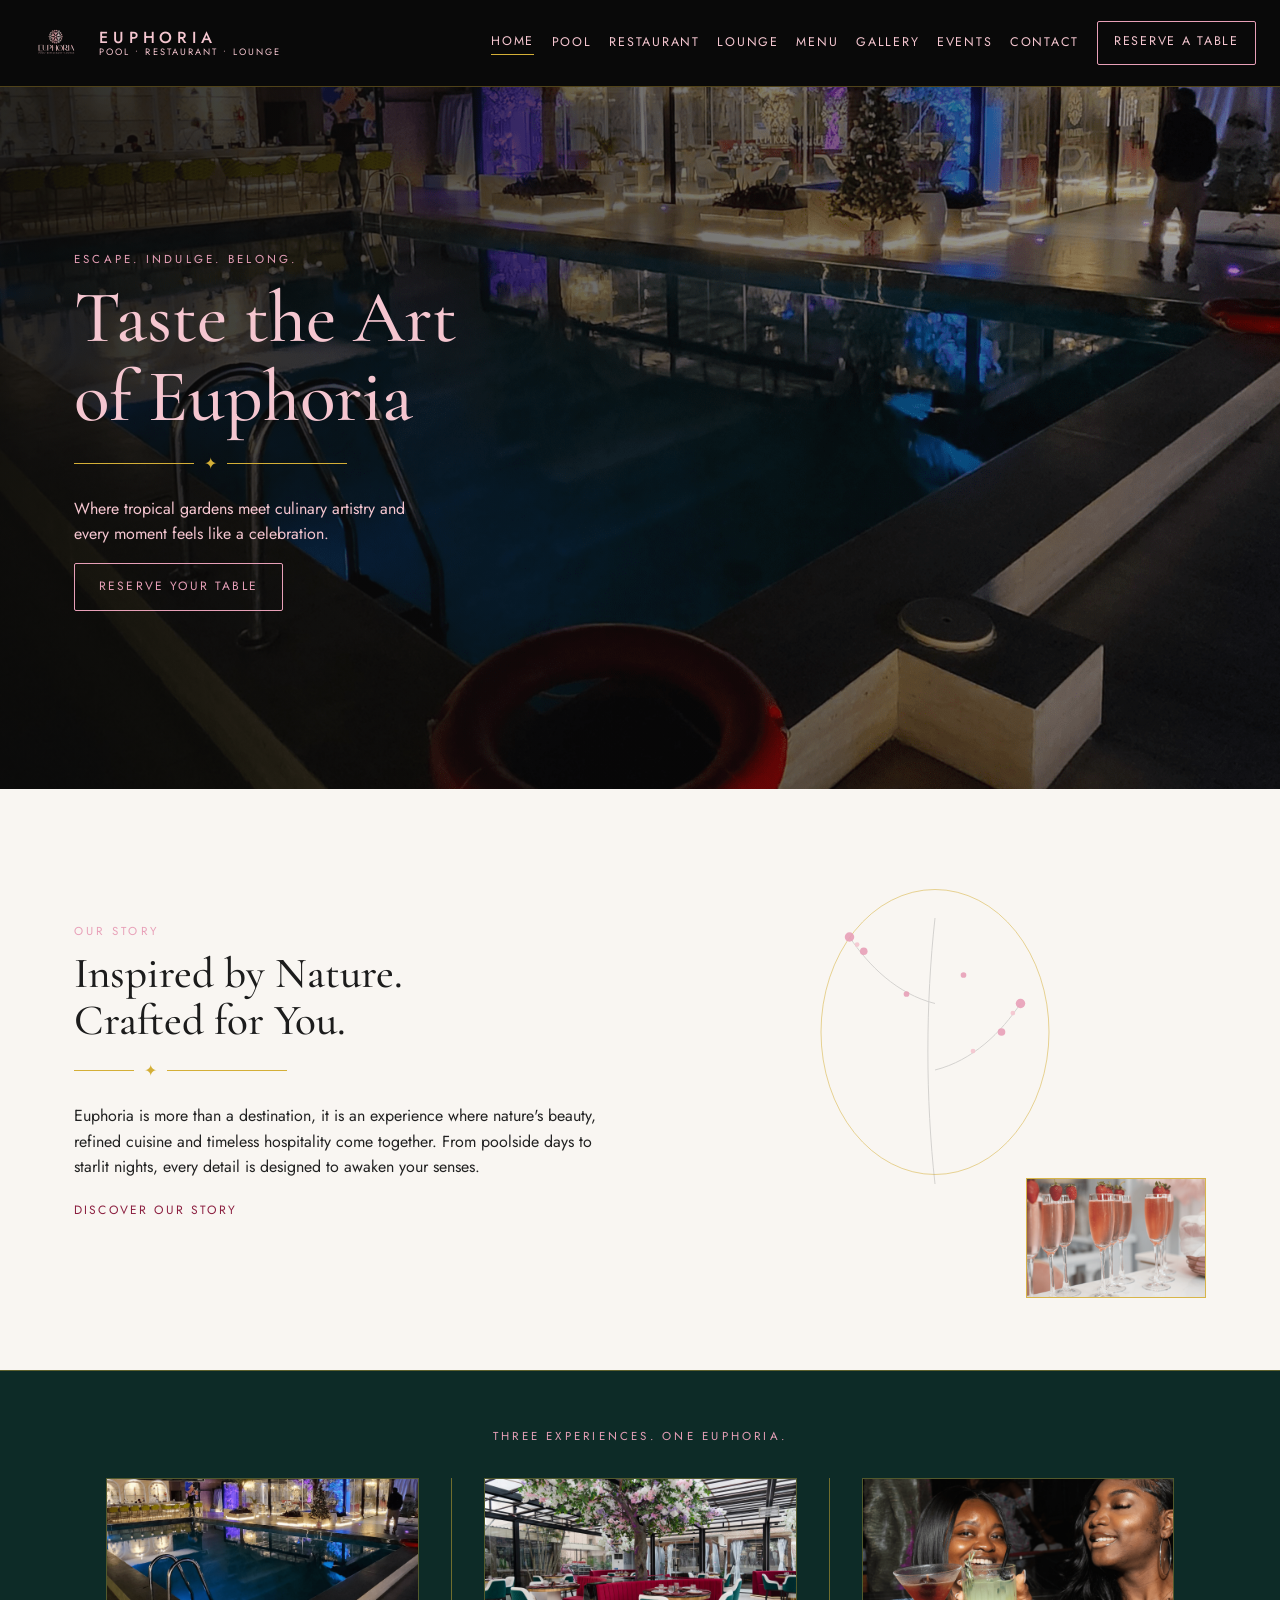
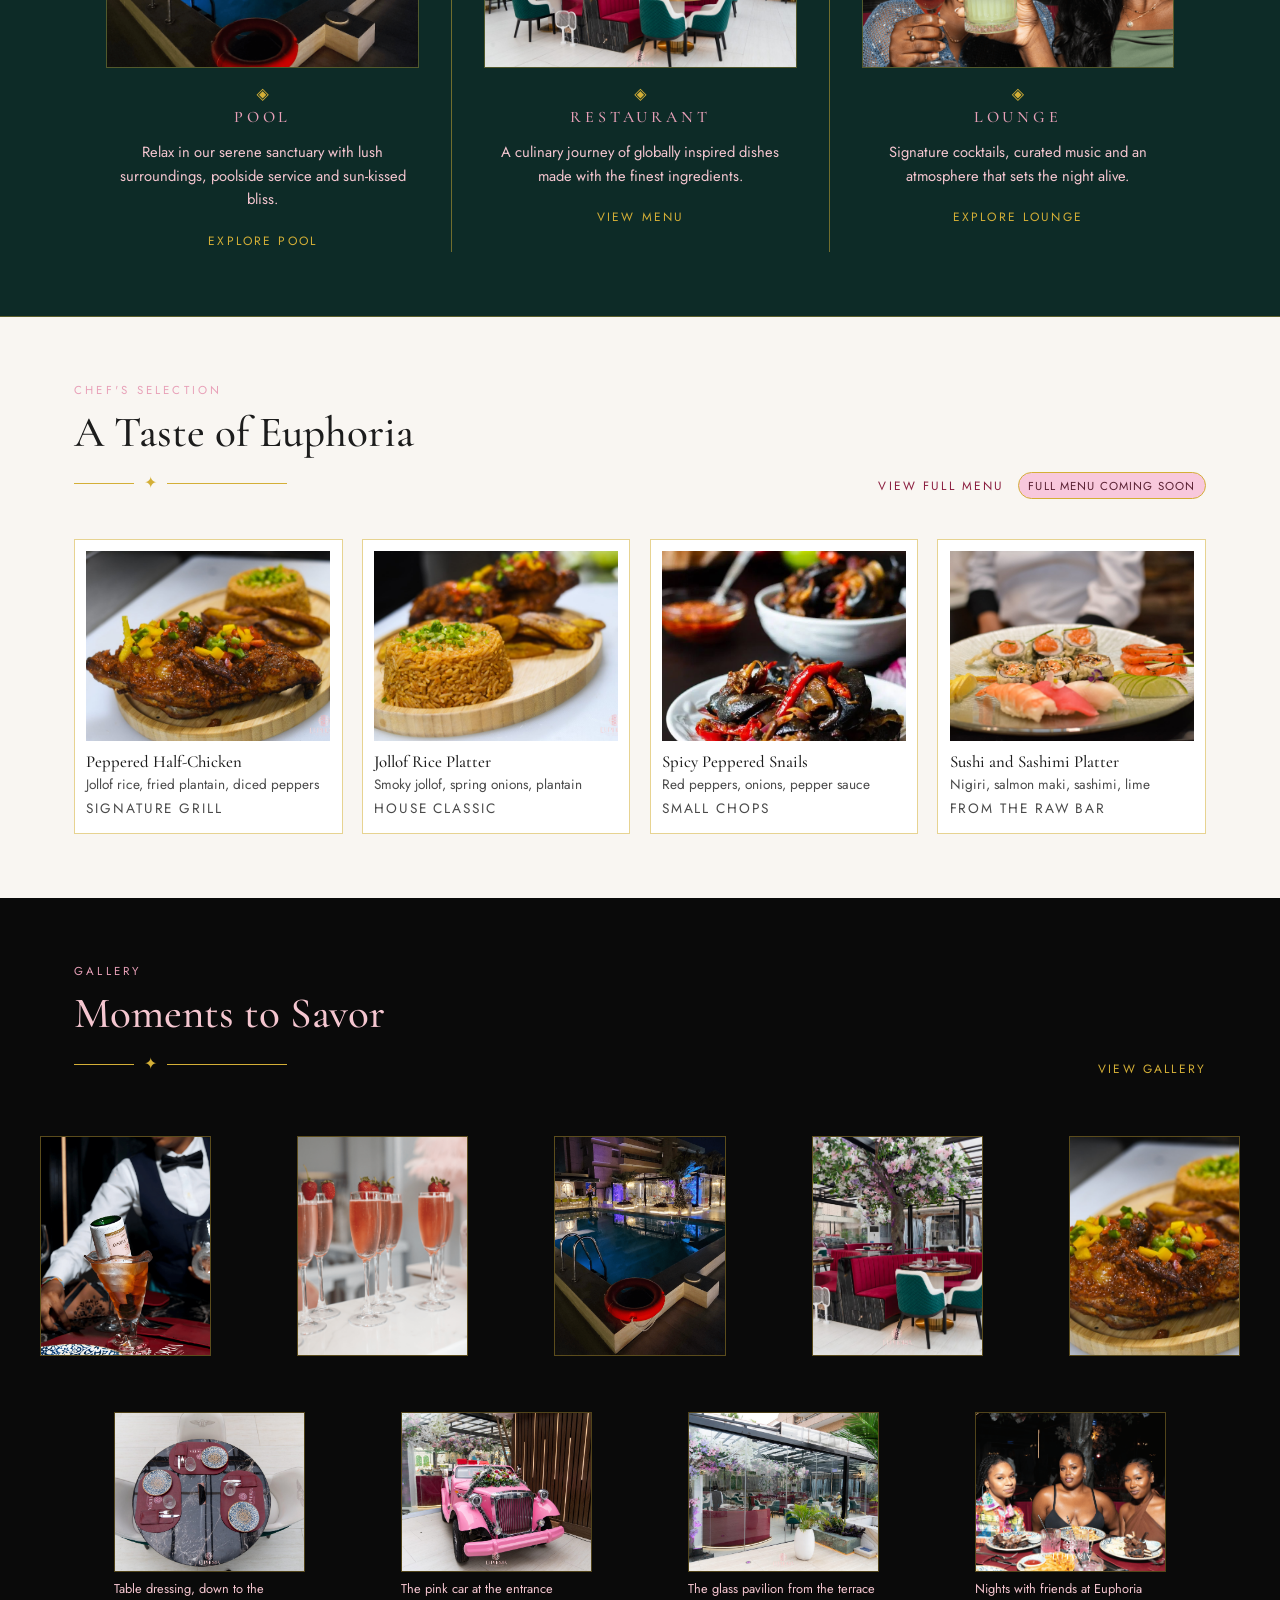
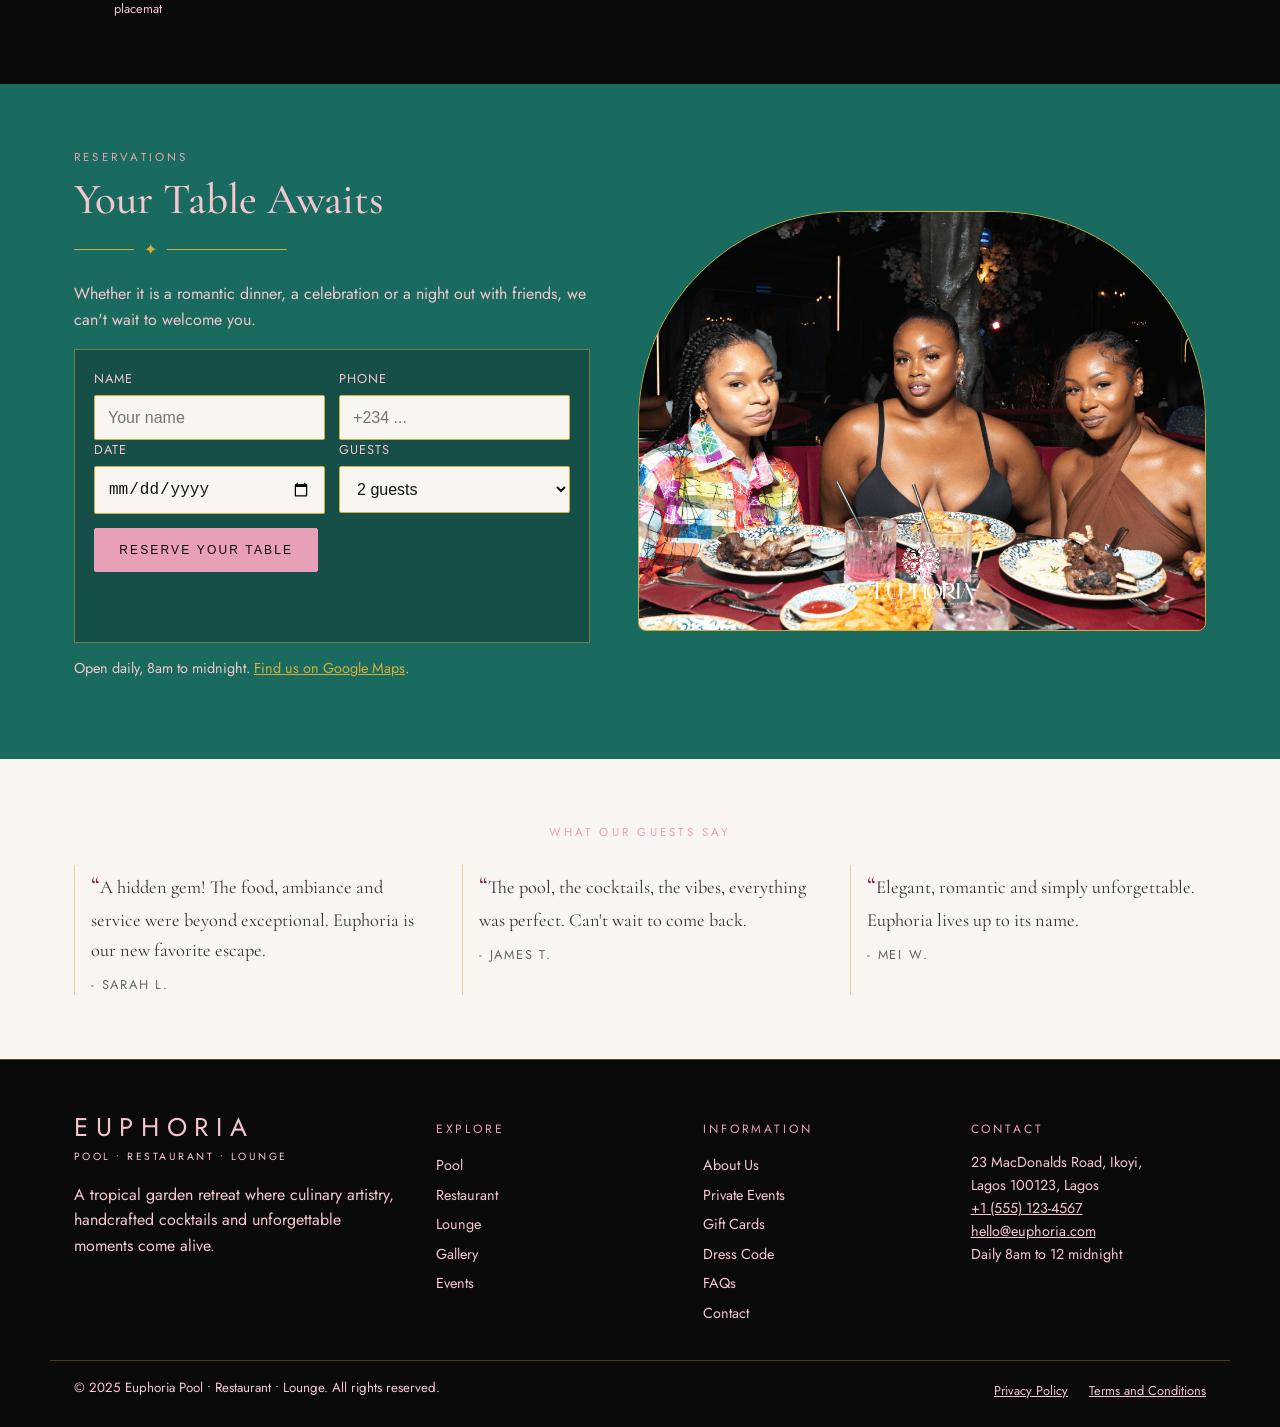
==== website/index.html @ c90df927 "Initial Euphoria website matching UI mockup and brand theme (menu deferred)" ====
<!DOCTYPE html>
<html lang="en">
<head>
<meta charset="UTF-8">
<meta name="viewport" content="width=device-width, initial-scale=1.0">
<title>Euphoria Pool • Restaurant • Lounge | Ikoyi, Lagos</title>
<meta name="description" content="Euphoria Pool, Restaurant and Lounge in Ikoyi, Lagos. Tropical garden dining, refined cuisine and nightlife. Open daily 8am to midnight.">
<link rel="preconnect" href="https://fonts.googleapis.com">
<link rel="preconnect" href="https://fonts.gstatic.com" crossorigin>
<link href="https://fonts.googleapis.com/css2?family=Cormorant+Garamond:ital,wght@0,400;0,500;0,600;1,400;1,500&family=Jost:wght@300;400;500;600&display=swap" rel="stylesheet">
<link rel="stylesheet" href="styles.css">
<link rel="icon" type="image/png" href="assets/logo.png">
</head>
<body>
<a class="skip-link" href="#main">Skip to content</a>

<header class="site-header" id="home">
  <div class="header-inner">
    <a class="brand" href="#home" aria-label="Euphoria home">
      <img src="assets/logo.png" alt="Euphoria Pool Restaurant Lounge logo" width="120" height="72">
      <span class="brand-text"><strong>EUPHORIA</strong><small>POOL • RESTAURANT • LOUNGE</small></span>
    </a>
    <button class="nav-toggle" aria-expanded="false" aria-controls="primary-nav" aria-label="Open menu">☰</button>
    <nav id="primary-nav" aria-label="Primary">
      <a href="#home" class="active" aria-current="page">Home</a>
      <a href="#pool">Pool</a>
      <a href="#restaurant">Restaurant</a>
      <a href="#lounge">Lounge</a>
      <a href="#taste">Menu</a>
      <a href="#gallery">Gallery</a>
      <a href="#reserve">Events</a>
      <a href="#contact">Contact</a>
      <a class="btn btn-outline" href="#reserve">Reserve a Table</a>
    </nav>
  </div>
</header>

<main id="main">
  <!-- HERO -->
  <section class="hero" aria-labelledby="hero-title">
    <div class="hero-bg" role="img" aria-label="Illuminated outdoor pool at night beside Euphoria glass dining pavilion and poolside bar"></div>
    <div class="hero-overlay" aria-hidden="true"></div>
    <div class="hero-content">
      <p class="eyebrow eyebrow-light">Escape. Indulge. Belong.</p>
      <h1 id="hero-title">Taste the Art<br>of Euphoria</h1>
      <div class="rule" aria-hidden="true"><span></span><i>✦</i><span></span></div>
      <p class="lede">Where tropical gardens meet culinary artistry and every moment feels like a celebration.</p>
      <p><a class="btn btn-outline" href="#reserve">Reserve Your Table</a></p>
    </div>
  </section>

  <!-- STORY -->
  <section class="story" id="story" aria-labelledby="story-title">
    <div class="wrap story-grid">
      <div>
        <p class="eyebrow">Our Story</p>
        <h2 id="story-title">Inspired by Nature.<br>Crafted for You.</h2>
        <div class="rule rule-left" aria-hidden="true"><span></span><i>✦</i><span></span></div>
        <p>Euphoria is more than a destination, it is an experience where nature's beauty, refined cuisine and timeless hospitality come together. From poolside days to starlit nights, every detail is designed to awaken your senses.</p>
        <p><a class="text-link" href="#restaurant">Discover Our Story</a></p>
      </div>
      <div class="story-art" aria-hidden="true">
        <svg viewBox="0 0 400 460" role="presentation">
          <ellipse cx="200" cy="180" rx="120" ry="150" fill="none" stroke="#D4AF37" stroke-width="1" opacity="0.55"/>
          <g stroke="#8a8a8a" stroke-width="1" fill="none" opacity="0.35">
            <path d="M200 60 C 190 150, 190 250, 200 340"/>
            <path d="M200 150 C 160 140, 130 110, 110 80"/>
            <path d="M200 220 C 240 210, 270 180, 290 150"/>
          </g>
          <g fill="#E8A0B8" opacity="0.9">
            <circle cx="110" cy="80" r="5"/><circle cx="125" cy="95" r="4"/><circle cx="290" cy="150" r="5"/>
            <circle cx="270" cy="180" r="4"/><circle cx="230" cy="120" r="3"/><circle cx="170" cy="140" r="3"/>
          </g>
          <g fill="#F5C6D0" opacity="0.9">
            <circle cx="118" cy="88" r="2.5"/><circle cx="282" cy="160" r="2.5"/><circle cx="240" cy="200" r="2.5"/>
          </g>
        </svg>
        <img class="story-blossom" src="assets/strawberry-rose-sparkling-flutes-brunch.png" alt="" aria-hidden="true">
      </div>
    </div>
  </section>

  <!-- THREE EXPERIENCES -->
  <section class="experiences" aria-labelledby="exp-title">
    <div class="wrap">
      <p class="eyebrow eyebrow-center">Three Experiences. One Euphoria.</p>
      <div class="exp-grid">
        <article class="exp-card" id="pool">
          <img src="assets/euphoria-poolside-night-bar-pavilion.png" alt="Illuminated outdoor pool at night beside Euphoria glass dining pavilion and poolside bar" loading="lazy">
          <div class="exp-icon" aria-hidden="true">◈</div>
          <h3>Pool</h3>
          <p>Relax in our serene sanctuary with lush surroundings, poolside service and sun-kissed bliss.</p>
          <a class="text-link text-link-gold" href="#gallery">Explore Pool</a>
        </article>
        <article class="exp-card" id="restaurant">
          <img src="assets/blossom-tree-main-dining-hall.jpg" alt="Bright glass dining hall with a central blossom tree, red velvet booths, and green quilted chairs set for service" loading="lazy">
          <div class="exp-icon" aria-hidden="true">◈</div>
          <h3>Restaurant</h3>
          <p>A culinary journey of globally inspired dishes made with the finest ingredients.</p>
          <a class="text-link text-link-gold" href="#taste">View Menu</a>
        </article>
        <article class="exp-card" id="lounge">
          <img src="assets/guests-toasting-cocktails-lounge-night.png" alt="Two guests smiling and raising colorful cocktails during a night out in the lounge" loading="lazy">
          <div class="exp-icon" aria-hidden="true">◈</div>
          <h3>Lounge</h3>
          <p>Signature cocktails, curated music and an atmosphere that sets the night alive.</p>
          <a class="text-link text-link-gold" href="#gallery">Explore Lounge</a>
        </article>
      </div>
    </div>
  </section>

  <!-- CHEF SELECTION (preview only, full menu out of scope this iteration) -->
  <section class="taste" id="taste" aria-labelledby="taste-title">
    <div class="wrap">
      <div class="taste-head">
        <div>
          <p class="eyebrow">Chef's Selection</p>
          <h2 id="taste-title">A Taste of Euphoria</h2>
          <div class="rule rule-left" aria-hidden="true"><span></span><i>✦</i><span></span></div>
        </div>
        <p><a class="text-link" href="#reserve">View Full Menu</a> <span class="soon">Full menu coming soon</span></p>
      </div>
      <div class="dish-grid">
        <article class="dish-card">
          <img src="assets/peppered-half-chicken-jollof-plantain-closeup.jpg" alt="Peppered half-chicken topped with diced peppers, served with jollof rice and fried plantain on a wooden platter" loading="lazy">
          <h3>Peppered Half-Chicken</h3>
          <p>Jollof rice, fried plantain, diced peppers</p>
          <p class="dish-tag">Signature grill</p>
        </article>
        <article class="dish-card">
          <img src="assets/molded-jollof-rice-plantain-peppered-chicken.jpg" alt="Molded jollof rice garnished with spring onions, served with fried plantain and peppered chicken" loading="lazy">
          <h3>Jollof Rice Platter</h3>
          <p>Smoky jollof, spring onions, plantain</p>
          <p class="dish-tag">House classic</p>
        </article>
        <article class="dish-card">
          <img src="assets/spicy-peppered-snails-red-peppers-onions.jpg" alt="Spicy Nigerian peppered snails tossed with red peppers and onions, served on a white plate" loading="lazy">
          <h3>Spicy Peppered Snails</h3>
          <p>Red peppers, onions, pepper sauce</p>
          <p class="dish-tag">Small chops</p>
        </article>
        <article class="dish-card">
          <img src="assets/sushi-sashimi-platter-nigiri-maki-chef.jpg" alt="Chef presenting a sushi and sashimi platter with nigiri, salmon maki rolls, sashimi, lime and lemon" loading="lazy">
          <h3>Sushi and Sashimi Platter</h3>
          <p>Nigiri, salmon maki, sashimi, lime</p>
          <p class="dish-tag">From the raw bar</p>
        </article>
      </div>
    </div>
  </section>

  <!-- GALLERY -->
  <section class="gallery" id="gallery" aria-labelledby="gallery-title">
    <div class="wrap gallery-head">
      <div>
        <p class="eyebrow">Gallery</p>
        <h2 id="gallery-title">Moments to Savor</h2>
        <div class="rule rule-left" aria-hidden="true"><span></span><i>✦</i><span></span></div>
      </div>
      <p><a class="text-link text-link-gold" href="#reserve">View Gallery</a></p>
    </div>
    <div class="strip" role="list">
      <figure role="listitem"><img src="assets/waiter-serving-rose-wine-cocktail.png" alt="Waiter serving a signature iced cocktail topped with an inverted bottle of rose" loading="lazy"></figure>
      <figure role="listitem"><img src="assets/strawberry-rose-sparkling-flutes-brunch.png" alt="Flutes of pink sparkling rose garnished with fresh strawberries on a marble bar" loading="lazy"></figure>
      <figure role="listitem"><img src="assets/euphoria-poolside-night-bar-pavilion.png" alt="Illuminated outdoor pool at night beside Euphoria glass dining pavilion and poolside bar" loading="lazy"></figure>
      <figure role="listitem"><img src="assets/blossom-tree-main-dining-hall.jpg" alt="Bright glass dining hall with a central blossom tree, red velvet booths, and green quilted chairs set for service" loading="lazy"></figure>
      <figure role="listitem"><img src="assets/peppered-half-chicken-jollof-plantain-closeup.jpg" alt="Peppered half-chicken topped with diced peppers, served with jollof rice and fried plantain" loading="lazy"></figure>
    </div>
    <div class="wrap gallery-more">
      <figure><img src="assets/marble-table-top-down-place-setting.jpg" alt="Overhead view of a marble table set for three with patterned plates and Euphoria branded burgundy placemats" loading="lazy"><figcaption>Table dressing, down to the placemat</figcaption></figure>
      <figure><img src="assets/pink-vintage-car-entrance-display.jpg" alt="Signature pink vintage convertible decorated with flowers parked at the entrance of Euphoria restaurant" loading="lazy"><figcaption>The pink car at the entrance</figcaption></figure>
      <figure><img src="assets/glass-pavilion-exterior-terrace.jpg" alt="Glass exterior of Euphoria restaurant pavilion viewed from the terrace, with palms, planters, and diners visible inside" loading="lazy"><figcaption>The glass pavilion from the terrace</figcaption></figure>
      <figure><img src="assets/friends-dining-lamb-chops-fries-euphoria.png" alt="Three friends dining on grilled lamb chops, fries and cocktails at Euphoria at night" loading="lazy"><figcaption>Nights with friends at Euphoria</figcaption></figure>
    </div>
  </section>

  <!-- RESERVATIONS -->
  <section class="reserve" id="reserve" aria-labelledby="reserve-title">
    <div class="wrap reserve-grid">
      <div>
        <p class="eyebrow">Reservations</p>
        <h2 id="reserve-title">Your Table Awaits</h2>
        <div class="rule rule-left" aria-hidden="true"><span></span><i>✦</i><span></span></div>
        <p>Whether it is a romantic dinner, a celebration or a night out with friends, we can't wait to welcome you.</p>
        <form id="booking-form" novalidate>
          <div class="form-row">
            <label>Name<input type="text" name="name" autocomplete="name" required placeholder="Your name"></label>
            <label>Phone<input type="tel" name="phone" autocomplete="tel" required placeholder="+234 ..."></label>
          </div>
          <div class="form-row">
            <label>Date<input type="date" name="date" required></label>
            <label>Guests
              <select name="guests" required>
                <option value="2">2 guests</option>
                <option value="3">3 guests</option>
                <option value="4">4 guests</option>
                <option value="6">6 guests</option>
                <option value="8+">8 or more (event)</option>
              </select>
            </label>
          </div>
          <p class="form-actions"><button class="btn btn-rose" type="submit">Reserve Your Table</button></p>
          <p class="form-note" id="form-note" role="status" aria-live="polite"></p>
        </form>
        <p class="hours">Open daily, 8am to midnight. <a href="https://maps.app.goo.gl/EzqewYy9P39vvDix7" target="_blank" rel="noopener">Find us on Google Maps</a>.</p>
      </div>
      <div class="reserve-art">
        <img src="assets/friends-dining-lamb-chops-fries-euphoria.png" alt="Three friends dining on grilled lamb chops, fries and cocktails at Euphoria at night" loading="lazy">
      </div>
    </div>
  </section>

  <!-- TESTIMONIALS (copy taken from approved mockup) -->
  <section class="voices" aria-labelledby="voices-title">
    <div class="wrap">
      <p class="eyebrow eyebrow-center" id="voices-title">What Our Guests Say</p>
      <div class="voices-grid">
        <blockquote><span aria-hidden="true">“</span>A hidden gem! The food, ambiance and service were beyond exceptional. Euphoria is our new favorite escape.<footer>- Sarah L.</footer></blockquote>
        <blockquote><span aria-hidden="true">“</span>The pool, the cocktails, the vibes, everything was perfect. Can't wait to come back.<footer>- James T.</footer></blockquote>
        <blockquote><span aria-hidden="true">“</span>Elegant, romantic and simply unforgettable. Euphoria lives up to its name.<footer>- Mei W.</footer></blockquote>
      </div>
    </div>
  </section>
</main>

<footer class="site-footer" id="contact">
  <div class="wrap footer-grid">
    <div>
      <p class="footer-brand">EUPHORIA<small>POOL • RESTAURANT • LOUNGE</small></p>
      <p>A tropical garden retreat where culinary artistry, handcrafted cocktails and unforgettable moments come alive.</p>
    </div>
    <nav aria-label="Explore"><p class="footer-h">Explore</p><a href="#pool">Pool</a><a href="#restaurant">Restaurant</a><a href="#lounge">Lounge</a><a href="#gallery">Gallery</a><a href="#reserve">Events</a></nav>
    <nav aria-label="Information"><p class="footer-h">Information</p><a href="#story">About Us</a><a href="#reserve">Private Events</a><a href="#taste">Gift Cards</a><a href="#contact">Dress Code</a><a href="#contact">FAQs</a><a href="#contact">Contact</a></nav>
    <div><p class="footer-h">Contact</p><address>23 MacDonalds Road, Ikoyi,<br>Lagos 100123, Lagos<br><a href="tel:+15551234567">+1 (555) 123-4567</a><br><a href="mailto:hello@euphoria.com">hello@euphoria.com</a><br>Daily 8am to 12 midnight</address></div>
  </div>
  <div class="wrap legal"><small>© 2025 Euphoria Pool • Restaurant • Lounge. All rights reserved.</small><span><a href="#contact">Privacy Policy</a> <a href="#contact">Terms and Conditions</a></span></div>
</footer>

<script>
const toggle = document.querySelector('.nav-toggle');
const nav = document.getElementById('primary-nav');
toggle.addEventListener('click', () => {
  const open = nav.classList.toggle('open');
  toggle.setAttribute('aria-expanded', String(open));
  toggle.setAttribute('aria-label', open ? 'Close menu' : 'Open menu');
});
nav.addEventListener('click', (e) => {
  if (e.target.tagName === 'A') { nav.classList.remove('open'); toggle.setAttribute('aria-expanded', 'false'); }
});
document.addEventListener('keydown', (e) => {
  if (e.key === 'Escape') { nav.classList.remove('open'); toggle.setAttribute('aria-expanded', 'false'); }
});
const form = document.getElementById('booking-form');
const note = document.getElementById('form-note');
form.addEventListener('submit', (e) => {
  e.preventDefault();
  const data = new FormData(form);
  const name = String(data.get('name') || '').trim();
  const phone = String(data.get('phone') || '').trim();
  const date = String(data.get('date') || '');
  const guests = String(data.get('guests') || '2');
  if (!name || !phone || !date) {
    note.textContent = 'Please add your name, phone number and date so we can hold your table.';
    return;
  }
  note.textContent = 'Thank you, ' + name + '. Request received for ' + guests + ' guests on ' + date + '. We will call ' + phone + ' to confirm.';
  form.reset();
});
</script>
</body>
</html>
---- website/styles.css ----
:root{
  --rose:#E8A0B8;
  --black:#0A0A0A;
  --teal:#1A6B5F;
  --teal-deep:#0d2b27;
  --burgundy:#8B1E3F;
  --brass:#D4AF37;
  --ivory:#F9F6F2;
  --pink:#F5C6D0;
  --white:#FFFFFF;
  --blush:#F8C8DC;
  --lavender:#E6B8D0;
}
*{box-sizing:border-box}
html{scroll-behavior:smooth}
body{
  margin:0;
  font-family:"Jost",system-ui,-apple-system,"Segoe UI",sans-serif;
  background:var(--black);
  color:var(--pink);
  line-height:1.6;
}
h1,h2,h3{font-family:"Cormorant Garamond",Georgia,serif;font-weight:500;line-height:1.08;margin:0 0 .5rem}
h1{font-size:clamp(2.8rem,6vw,4.6rem);color:var(--pink)}
h2{font-size:clamp(1.9rem,3.6vw,2.7rem)}
img{max-width:100%;display:block}
a{color:var(--rose)}
a:focus-visible,button:focus-visible,input:focus-visible,select:focus-visible{outline:3px solid var(--brass);outline-offset:2px}
.skip-link{position:absolute;left:-999px;top:0;background:var(--brass);color:#000;padding:.6rem 1rem;z-index:99}
.skip-link:focus{left:0}
.wrap{max-width:1180px;margin:0 auto;padding:0 24px}
.eyebrow{letter-spacing:.28em;text-transform:uppercase;font-size:.72rem;color:var(--rose);margin:0 0 .6rem}
.eyebrow-light{color:var(--rose)}
.eyebrow-center{text-align:center;letter-spacing:.28em}
.rule{display:flex;align-items:center;gap:10px;margin:.9rem 0 1.2rem}
.rule span{display:block;height:1px;width:120px;background:var(--brass)}
.rule i{color:var(--brass);font-style:normal}
.rule-left span:first-child{width:60px}
.experiences .rule,.hero .rule{justify-content:flex-start}

/* Header */
.site-header{position:sticky;top:0;z-index:50;background:rgba(10,10,10,.96);border-bottom:1px solid rgba(212,175,55,.35)}
.header-inner{max-width:1280px;margin:0 auto;padding:.7rem 24px;display:flex;align-items:center;justify-content:space-between;gap:1rem}
.brand{display:flex;align-items:center;gap:.7rem;text-decoration:none}
.brand img{width:64px;height:auto}
.brand-text{display:flex;flex-direction:column;line-height:1.1}
.brand-text strong{color:var(--pink);letter-spacing:.3em;font-weight:500}
.brand-text small{color:var(--pink);font-size:.58rem;letter-spacing:.22em}
#primary-nav{display:flex;align-items:center;gap:1.1rem}
#primary-nav a{text-decoration:none;color:var(--pink);font-size:.78rem;letter-spacing:.14em;text-transform:uppercase}
#primary-nav a.active{border-bottom:1px solid var(--brass);padding-bottom:2px}
#primary-nav a:hover{color:var(--white);text-decoration:underline;text-decoration-color:var(--brass);text-underline-offset:4px}
.nav-toggle{display:none;background:none;border:1px solid var(--brass);color:var(--pink);min-width:44px;min-height:44px;font-size:1.2rem;border-radius:4px}
.btn{display:inline-block;text-decoration:none;letter-spacing:.18em;text-transform:uppercase;font-size:.75rem;padding:.85rem 1.5rem;border-radius:2px;border:1px solid var(--rose);min-height:44px}
.btn-outline{background:transparent;color:var(--rose);border-color:var(--rose)}
.btn-outline:hover{background:var(--rose);color:var(--black)}
.btn-rose{background:var(--rose);color:var(--black);border-color:var(--rose)}
.btn-rose:hover{filter:brightness(1.08)}
#primary-nav .btn{padding:.6rem 1rem}

/* Hero */
.hero{position:relative;min-height:78vh;display:flex;align-items:center;overflow:hidden;background:var(--black)}
.hero-bg{position:absolute;inset:0;background:url("assets/euphoria-poolside-night-bar-pavilion.png") center/cover no-repeat;filter:saturate(1.05)}
.hero-overlay{position:absolute;inset:0;background:linear-gradient(90deg,rgba(10,10,10,.88) 0%,rgba(10,10,10,.62) 42%,rgba(10,10,10,.30) 100%)}
.hero-content{position:relative;max-width:1180px;margin:0 auto;padding:4rem 24px;width:100%}
.hero-content .lede{max-width:34ch;color:var(--pink)}
.hero-content h1{color:var(--pink)}

/* Story */
.story{background:var(--ivory);color:#222;padding:4.5rem 0}
.story h2{color:#1c1c1c}
.story-grid{display:grid;grid-template-columns:1fr 1fr;gap:3rem;align-items:center}
.story-art{position:relative;min-height:380px;display:flex;justify-content:center}
.story-art svg{width:min(380px,90%);height:auto}
.story-blossom{position:absolute;right:0;bottom:0;width:180px;height:120px;object-fit:cover;border:1px solid var(--brass);opacity:.9}
.text-link{color:var(--burgundy);letter-spacing:.18em;text-transform:uppercase;font-size:.75rem;text-decoration:none;border-bottom:1px solid transparent}
.text-link:hover{border-bottom-color:var(--brass)}
.text-link-gold{color:var(--brass)}

/* Experiences */
.experiences{background:var(--teal-deep);padding:3.5rem 0 4rem;border-top:1px solid rgba(212,175,55,.4);border-bottom:1px solid rgba(212,175,55,.4)}
.experiences .eyebrow{text-align:center;color:var(--rose)}
.exp-grid{display:grid;grid-template-columns:repeat(3,1fr);gap:0;margin-top:2rem}
.exp-card{text-align:center;padding:0 2rem;border-left:1px solid rgba(212,175,55,.5)}
.exp-card:first-child{border-left:none}
.exp-card img{height:190px;width:100%;object-fit:cover;border:1px solid rgba(212,175,55,.35)}
.exp-icon{color:var(--brass);margin:.8rem 0 .2rem}
.exp-card h3{color:var(--rose);letter-spacing:.24em;text-transform:uppercase;font-size:1rem}
.exp-card p{color:var(--pink);font-size:.92rem}

/* Taste */
.taste{background:var(--ivory);color:#222;padding:4rem 0}
.taste h2{color:#1c1c1c}
.taste-head{display:flex;justify-content:space-between;align-items:end;gap:1rem;flex-wrap:wrap}
.soon{display:inline-block;font-size:.72rem;letter-spacing:.1em;text-transform:uppercase;background:var(--blush);border:1px solid var(--brass);padding:.2rem .6rem;margin-left:.5rem;border-radius:20px;color:#5a2233}
.dish-grid{display:grid;grid-template-columns:repeat(4,1fr);gap:1.2rem;margin-top:1.5rem}
.dish-card{background:#fff;border:1px solid rgba(212,175,55,.55);padding:.7rem}
.dish-card img{height:190px;width:100%;object-fit:cover}
.dish-card h3{font-size:1.05rem;color:#1c1c1c;margin:.7rem 0 .2rem}
.dish-card p{font-size:.85rem;margin:.15rem 0;color:#4a4a4a}
.dish-tag{color:var(--teal);text-transform:uppercase;letter-spacing:.14em;font-size:.7rem}

/* Gallery */
.gallery{background:var(--black);padding:4rem 0 3rem}
.gallery h2{color:var(--pink)}
.gallery-head{display:flex;justify-content:space-between;align-items:end;flex-wrap:wrap;gap:1rem}
.strip{display:grid;grid-template-columns:repeat(5,1fr);gap:6px;margin-top:1.5rem}
.strip img{height:220px;width:100%;object-fit:cover;border:1px solid rgba(212,175,55,.4)}
.gallery-more{display:grid;grid-template-columns:repeat(4,1fr);gap:1rem;margin-top:1.5rem}
.gallery-more img{height:160px;width:100%;object-fit:cover;border:1px solid rgba(212,175,55,.35)}
.gallery-more figcaption{font-size:.8rem;color:var(--pink);margin-top:.4rem}

/* Reserve */
.reserve{background:var(--teal);color:var(--pink);padding:4rem 0}
.reserve h2{color:var(--pink)}
.reserve-grid{display:grid;grid-template-columns:1fr 1.1fr;gap:3rem;align-items:center}
.reserve-art img{width:100%;height:420px;object-fit:cover;border:1px solid var(--brass);border-radius:210px 210px 8px 8px}
#booking-form{background:rgba(10,10,10,.28);border:1px solid rgba(212,175,55,.5);padding:1.2rem;margin-top:1rem}
.form-row{display:grid;grid-template-columns:1fr 1fr;gap:.9rem}
label{display:flex;flex-direction:column;gap:.35rem;font-size:.8rem;letter-spacing:.08em;text-transform:uppercase}
input,select{background:var(--ivory);border:1px solid var(--brass);color:#111;padding:.8rem;min-height:44px;font-size:1rem;border-radius:2px;width:100%}
.form-actions{margin:.9rem 0 0}
.form-note{min-height:1.5em;font-size:.9rem;color:var(--white)}
.hours{font-size:.9rem}
.hours a{color:var(--brass)}

/* Voices */
.voices{background:var(--ivory);color:#333;padding:4rem 0}
.voices-grid{display:grid;grid-template-columns:repeat(3,1fr);gap:2rem;margin-top:1.5rem}
.voices blockquote{margin:0;font-family:"Cormorant Garamond",serif;font-size:1.15rem;color:#333;border-left:1px solid rgba(212,175,55,.5);padding-left:1rem}
.voices blockquote span{color:var(--burgundy);font-size:1.6rem}
.voices footer{font-family:"Jost",sans-serif;font-size:.8rem;letter-spacing:.14em;text-transform:uppercase;margin-top:.6rem;color:#666}

/* Footer */
.site-footer{background:var(--black);border-top:1px solid rgba(212,175,55,.4);padding:3rem 0 1.5rem}
.footer-grid{display:grid;grid-template-columns:1.4fr 1fr 1fr 1fr;gap:2rem}
.footer-brand{font-size:1.6rem;letter-spacing:.3em;color:var(--pink);margin:0}
.footer-brand small{display:block;font-size:.65rem;letter-spacing:.24em}
.footer-h{color:var(--rose);letter-spacing:.24em;text-transform:uppercase;font-size:.75rem}
.site-footer nav a{display:block;color:var(--pink);text-decoration:none;font-size:.9rem;padding:.2rem 0}
.site-footer nav a:hover{color:var(--white);text-decoration:underline;text-decoration-color:var(--brass)}
address{font-style:normal;color:var(--pink);font-size:.9rem}
address a{color:var(--pink)}
.legal{display:flex;justify-content:space-between;gap:1rem;flex-wrap:wrap;border-top:1px solid rgba(212,175,55,.3);margin-top:2rem;padding-top:1rem}
.legal a{color:var(--pink);font-size:.8rem;margin-left:1rem}

@media (max-width:960px){
  #primary-nav{display:none;position:absolute;top:100%;right:0;left:0;background:var(--black);flex-direction:column;align-items:stretch;padding:1rem 24px 1.5rem;border-bottom:1px solid var(--brass)}
  #primary-nav.open{display:flex}
  #primary-nav a{padding:.7rem 0;border-bottom:1px solid rgba(212,175,55,.2)}
  .nav-toggle{display:block}
  .story-grid,.reserve-grid{grid-template-columns:1fr}
  .exp-grid{grid-template-columns:1fr}
  .exp-card{border-left:none;border-top:1px solid rgba(212,175,55,.5);padding:1.5rem 0}
  .exp-card:first-child{border-top:none}
  .dish-grid{grid-template-columns:repeat(2,1fr)}
  .strip{grid-template-columns:repeat(2,1fr)}
  .gallery-more{grid-template-columns:repeat(2,1fr)}
  .voices-grid{grid-template-columns:1fr}
  .footer-grid{grid-template-columns:1fr 1fr}
  .form-row{grid-template-columns:1fr}
  .reserve-art img{height:300px}
}
@media (max-width:560px){
  .dish-grid{grid-template-columns:1fr}
  .strip{grid-template-columns:1fr}
  .strip img{height:260px}
  .footer-grid{grid-template-columns:1fr}
}
@media (prefers-reduced-motion:reduce){
  html{scroll-behavior:auto}
  *{transition:none !important;animation:none !important}
}
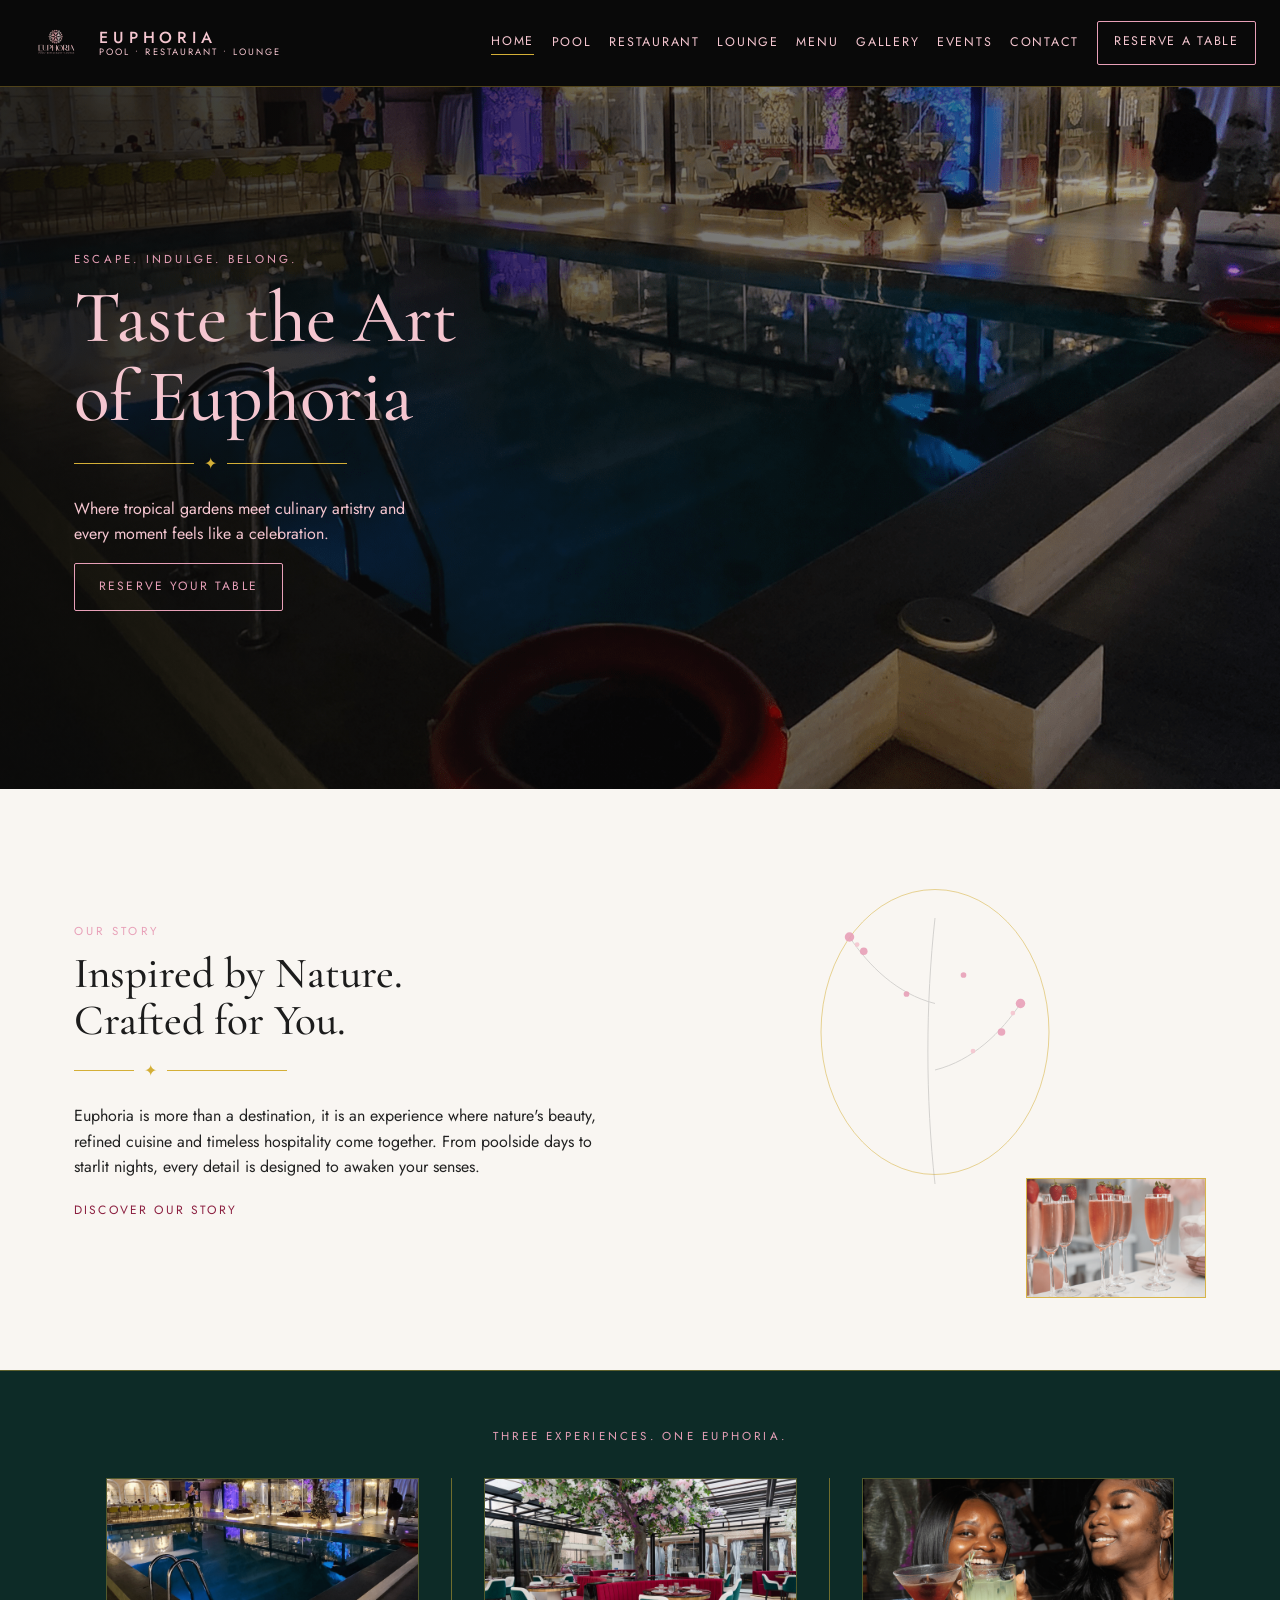
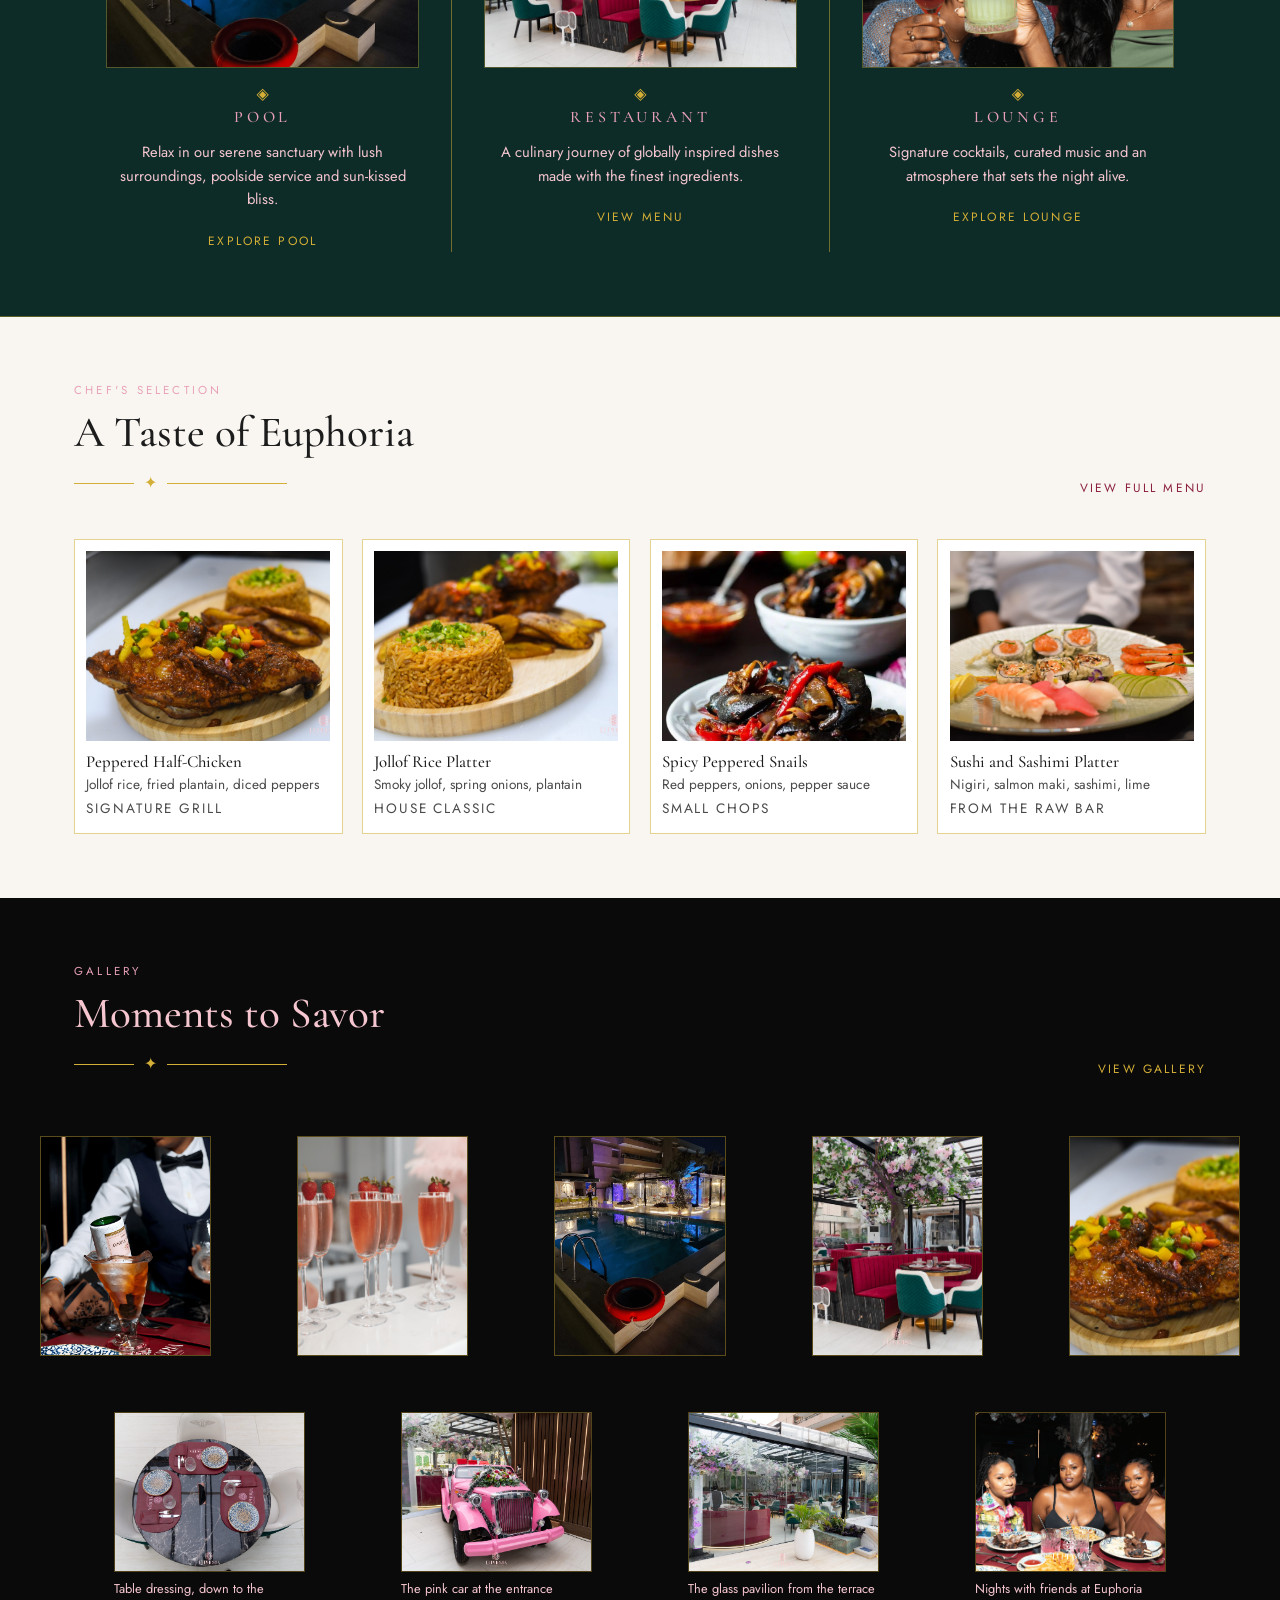
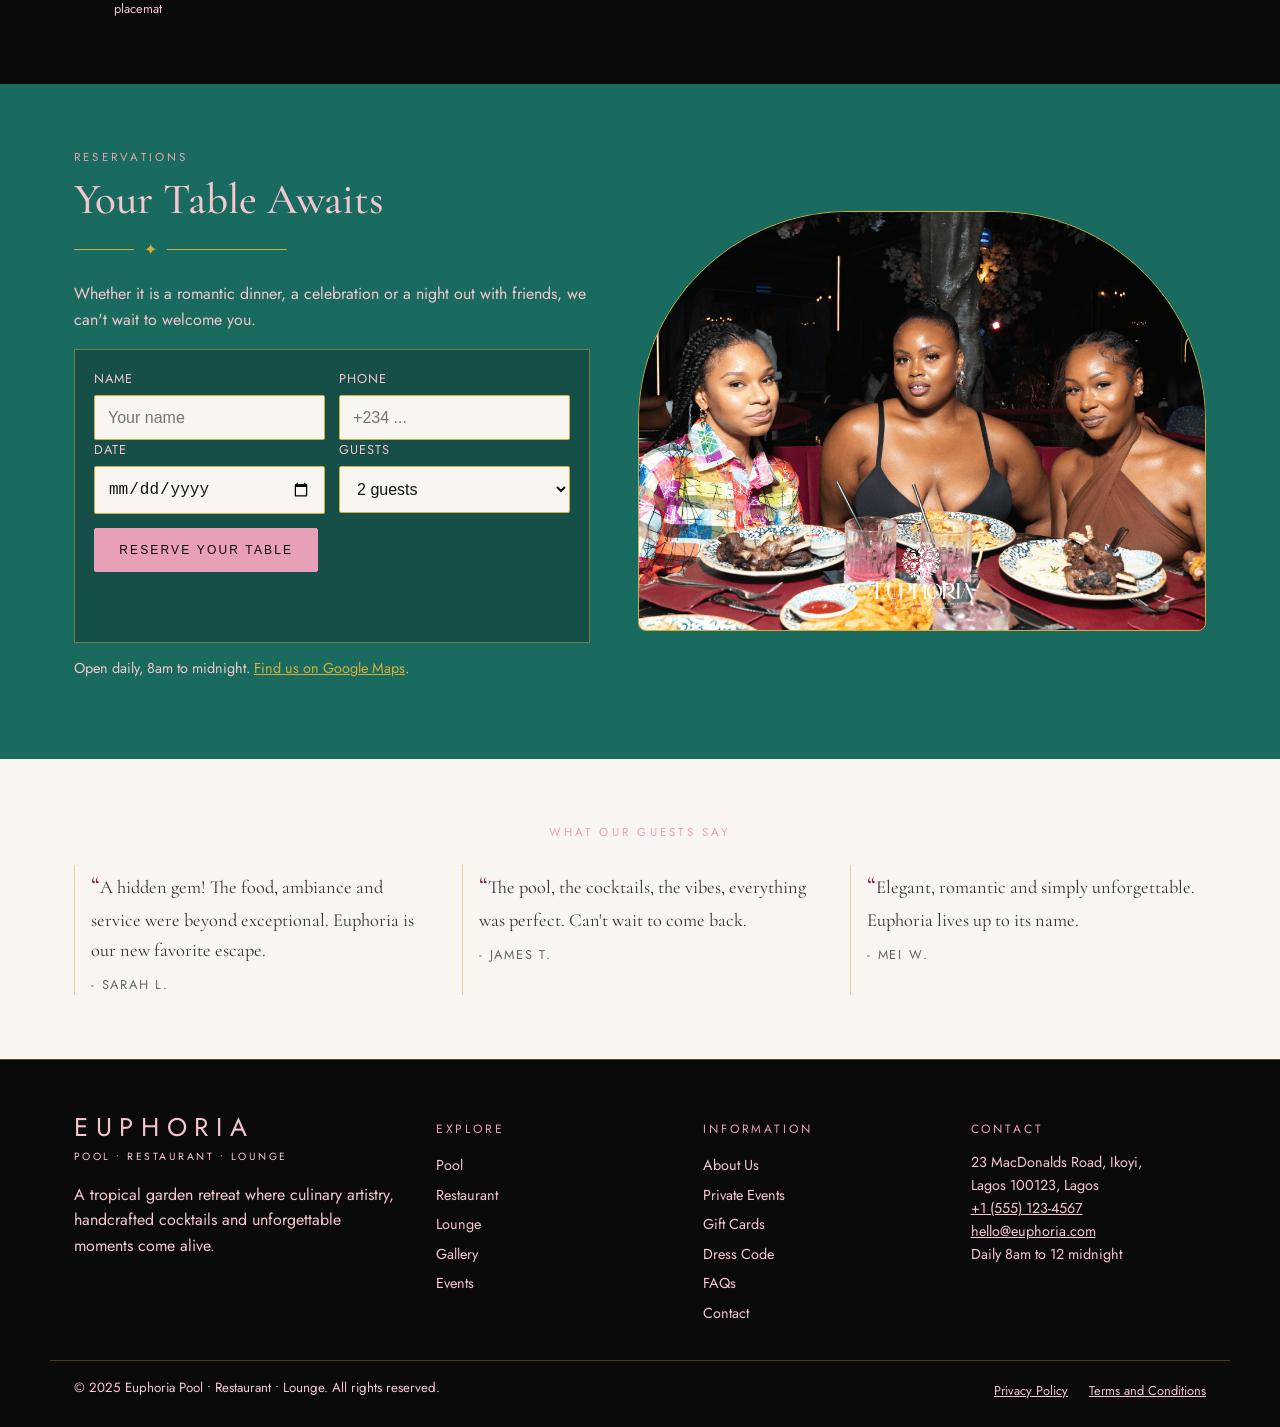
==== commit f9e3cfbf: "Menu as its own page with search, filters and price sort; drop coming-soon badge" ====
--- a/website/index.html
+++ b/website/index.html
@@ -26,7 +26,7 @@
       <a href="#pool">Pool</a>
       <a href="#restaurant">Restaurant</a>
       <a href="#lounge">Lounge</a>
-      <a href="#taste">Menu</a>
+      <a href="menu.html">Menu</a>
       <a href="#gallery">Gallery</a>
       <a href="#reserve">Events</a>
       <a href="#contact">Contact</a>
@@ -97,7 +97,7 @@
           <div class="exp-icon" aria-hidden="true">◈</div>
           <h3>Restaurant</h3>
           <p>A culinary journey of globally inspired dishes made with the finest ingredients.</p>
-          <a class="text-link text-link-gold" href="#taste">View Menu</a>
+          <a class="text-link text-link-gold" href="menu.html">View Menu</a>
         </article>
         <article class="exp-card" id="lounge">
           <img src="assets/guests-toasting-cocktails-lounge-night.png" alt="Two guests smiling and raising colorful cocktails during a night out in the lounge" loading="lazy">
@@ -119,7 +119,7 @@
           <h2 id="taste-title">A Taste of Euphoria</h2>
           <div class="rule rule-left" aria-hidden="true"><span></span><i>✦</i><span></span></div>
         </div>
-        <p><a class="text-link" href="#reserve">View Full Menu</a> <span class="soon">Full menu coming soon</span></p>
+                  <p><a class="text-link" href="menu.html">View Full Menu</a></p>
       </div>
       <div class="dish-grid">
         <article class="dish-card">
--- a/website/styles.css
+++ b/website/styles.css
@@ -92,7 +92,6 @@
 .taste{background:var(--ivory);color:#222;padding:4rem 0}
 .taste h2{color:#1c1c1c}
 .taste-head{display:flex;justify-content:space-between;align-items:end;gap:1rem;flex-wrap:wrap}
-.soon{display:inline-block;font-size:.72rem;letter-spacing:.1em;text-transform:uppercase;background:var(--blush);border:1px solid var(--brass);padding:.2rem .6rem;margin-left:.5rem;border-radius:20px;color:#5a2233}
 .dish-grid{display:grid;grid-template-columns:repeat(4,1fr);gap:1.2rem;margin-top:1.5rem}
 .dish-card{background:#fff;border:1px solid rgba(212,175,55,.55);padding:.7rem}
 .dish-card img{height:190px;width:100%;object-fit:cover}
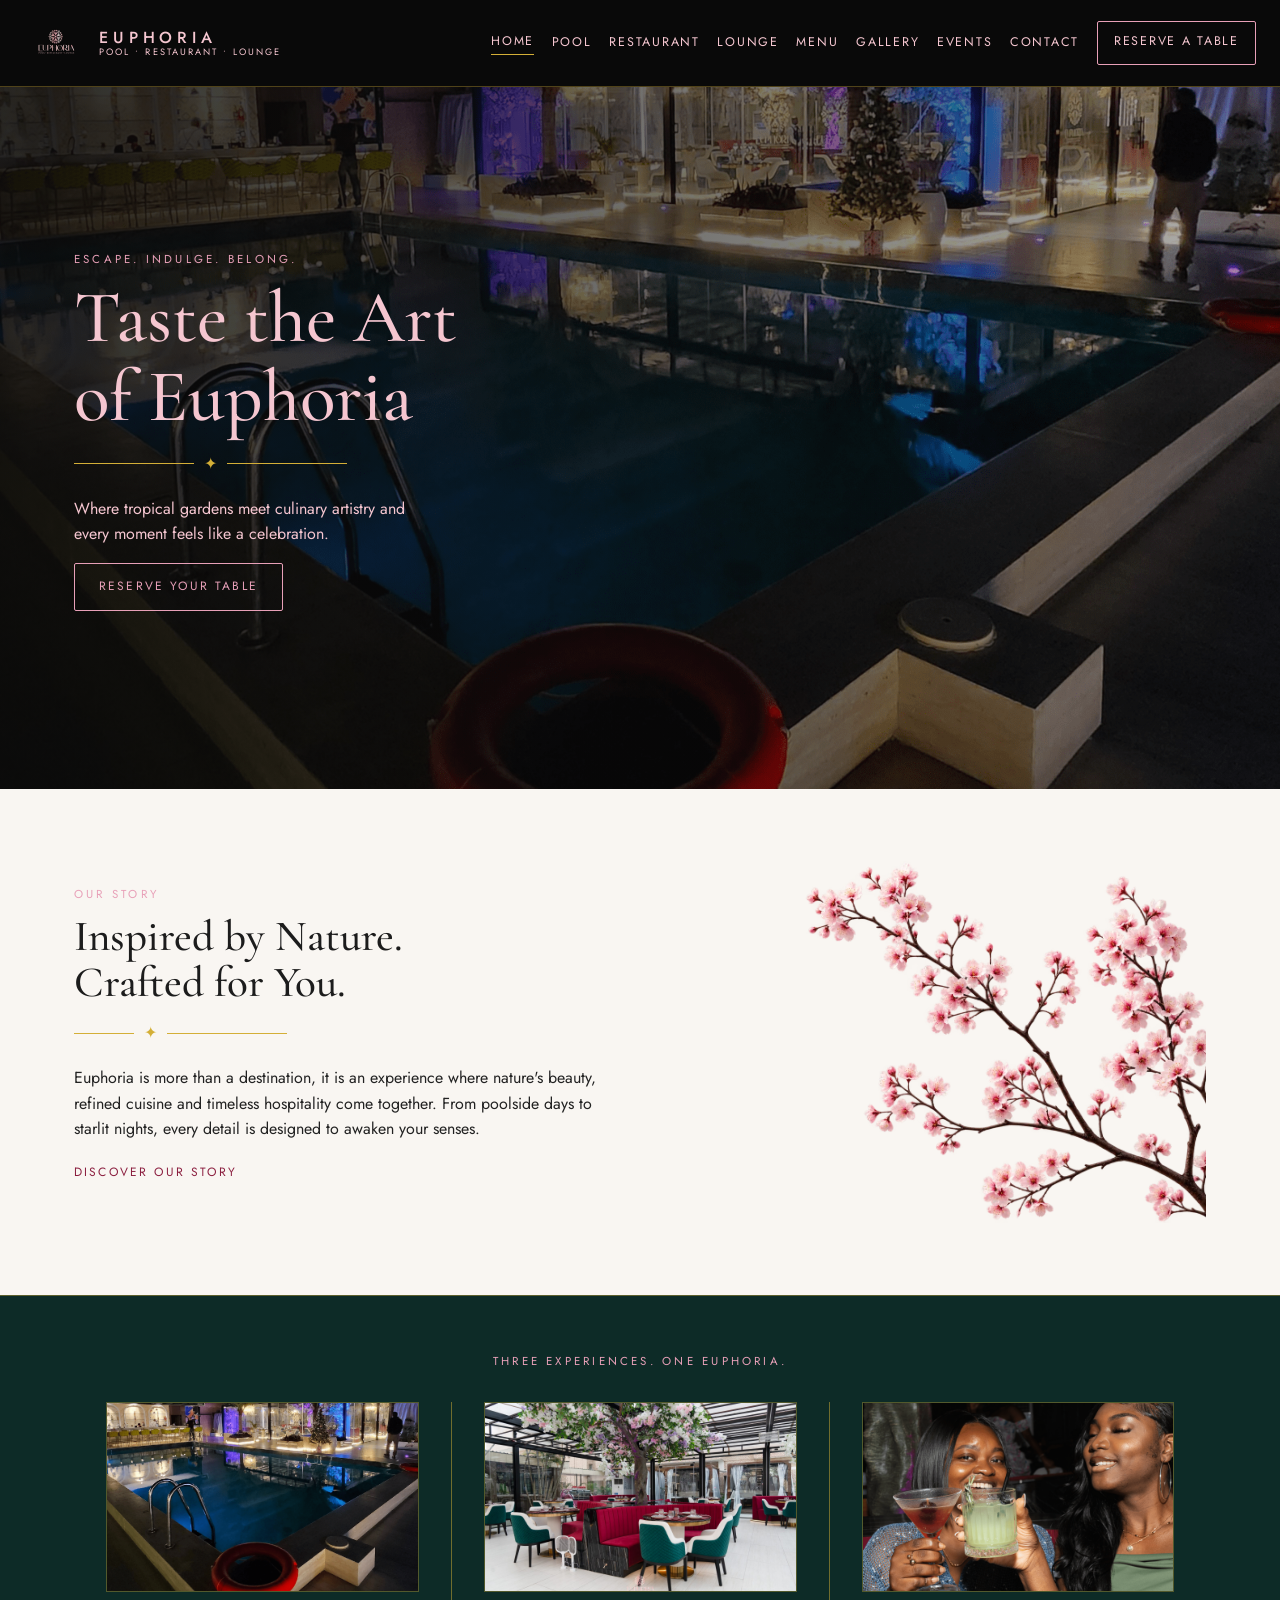
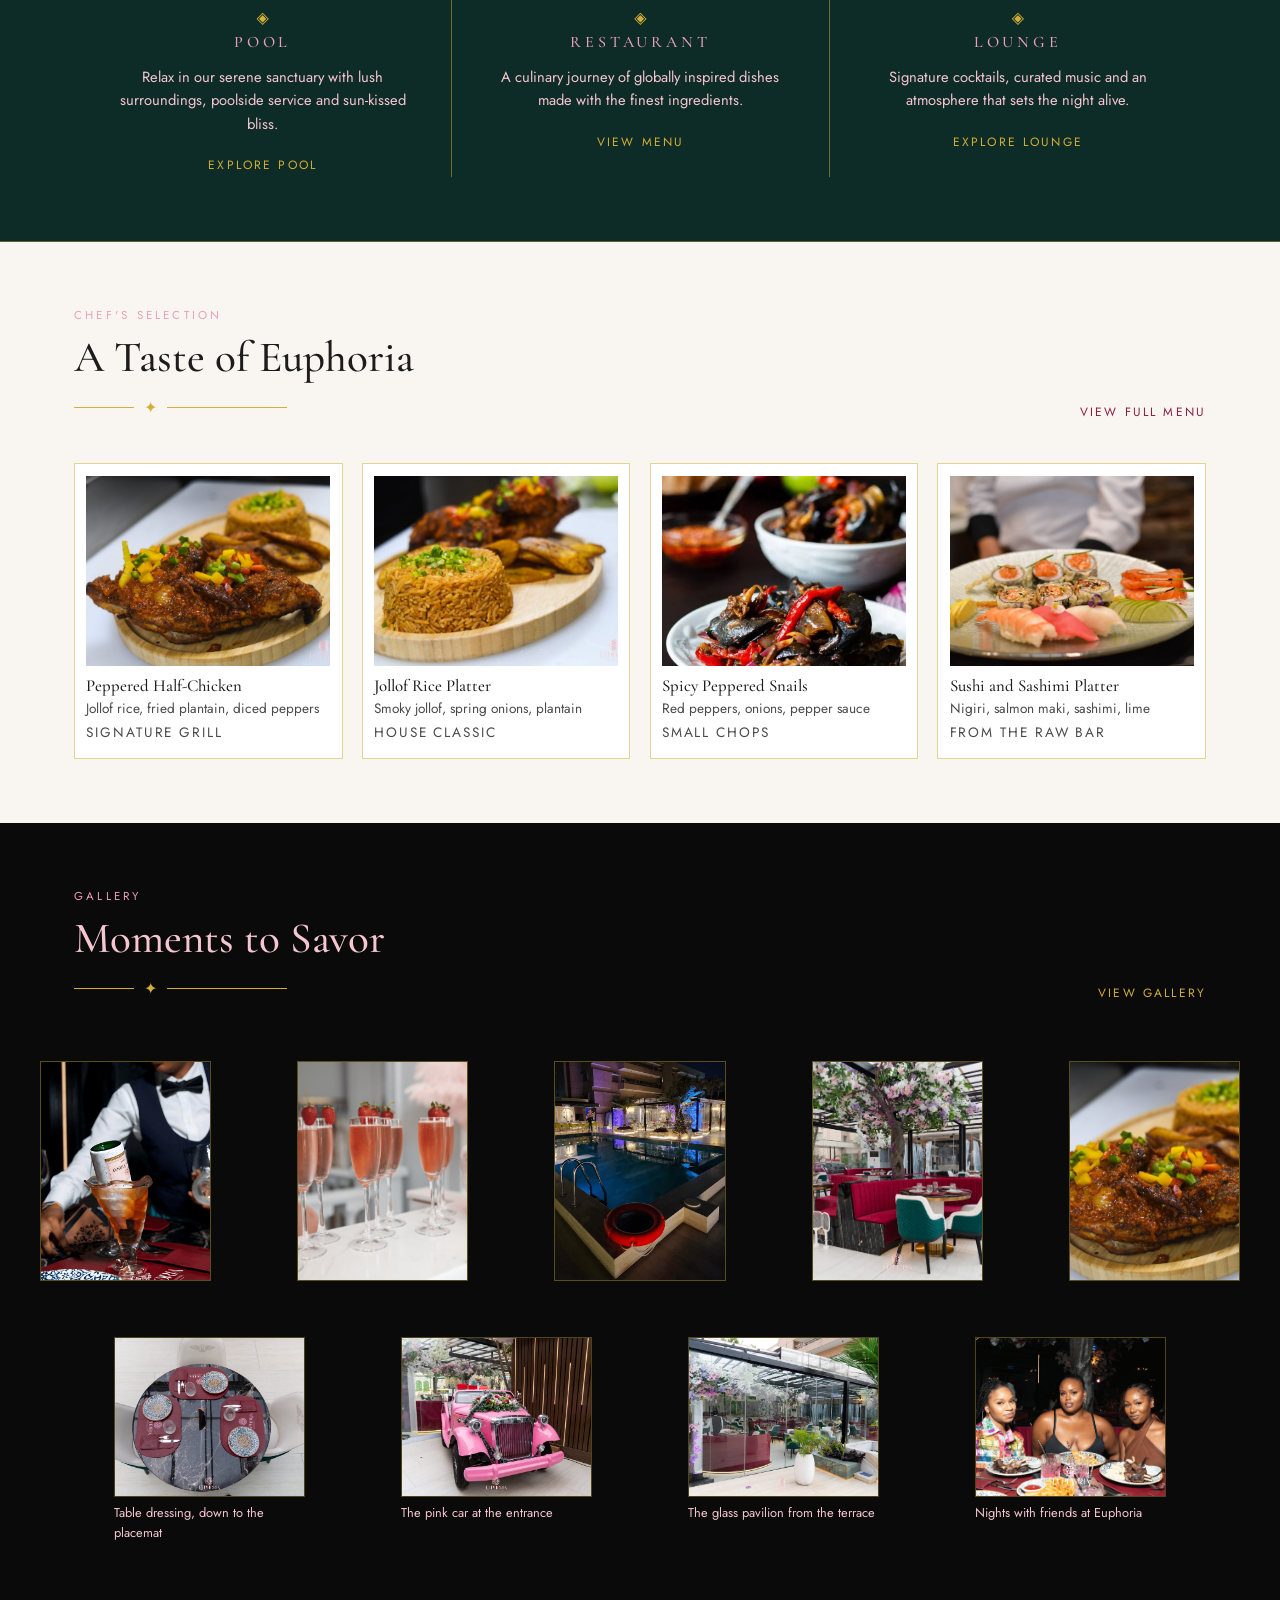
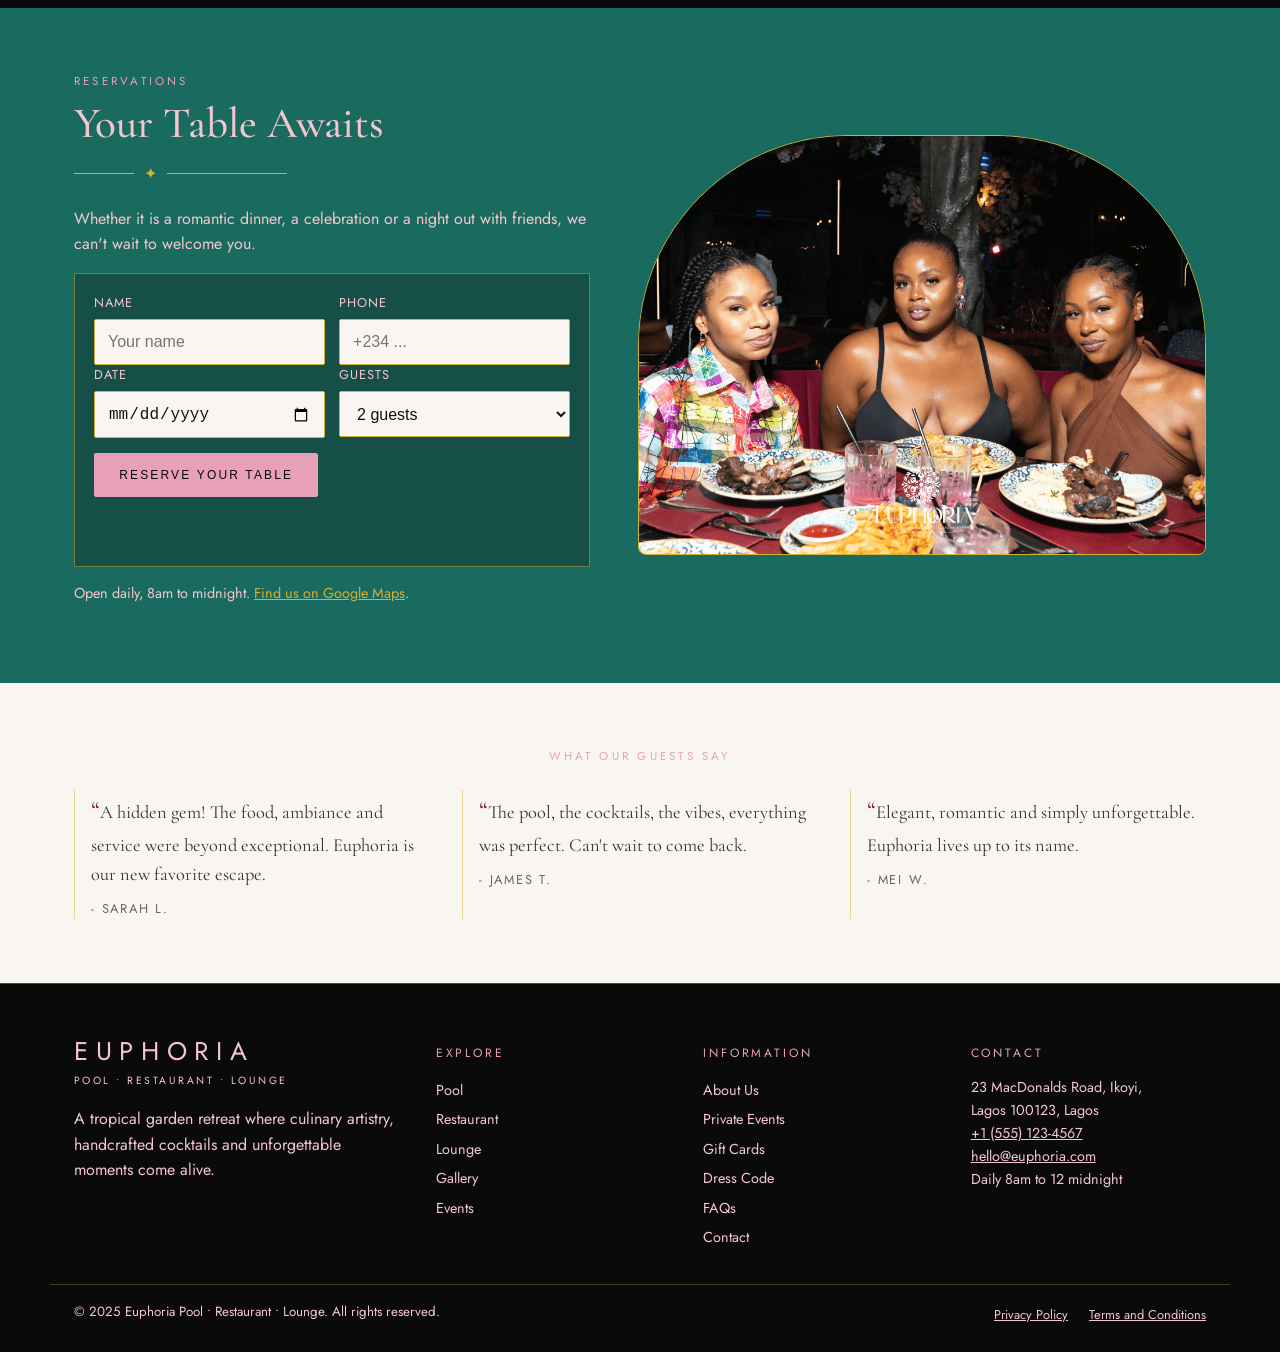
==== commit 9a96ea02: "Story section uses cherry-blossom asset on Soft Ivory; drop beer note; compress blossom to WebP" ====
--- a/website/index.html
+++ b/website/index.html
@@ -59,23 +59,8 @@
         <p>Euphoria is more than a destination, it is an experience where nature's beauty, refined cuisine and timeless hospitality come together. From poolside days to starlit nights, every detail is designed to awaken your senses.</p>
         <p><a class="text-link" href="#restaurant">Discover Our Story</a></p>
       </div>
-      <div class="story-art" aria-hidden="true">
-        <svg viewBox="0 0 400 460" role="presentation">
-          <ellipse cx="200" cy="180" rx="120" ry="150" fill="none" stroke="#D4AF37" stroke-width="1" opacity="0.55"/>
-          <g stroke="#8a8a8a" stroke-width="1" fill="none" opacity="0.35">
-            <path d="M200 60 C 190 150, 190 250, 200 340"/>
-            <path d="M200 150 C 160 140, 130 110, 110 80"/>
-            <path d="M200 220 C 240 210, 270 180, 290 150"/>
-          </g>
-          <g fill="#E8A0B8" opacity="0.9">
-            <circle cx="110" cy="80" r="5"/><circle cx="125" cy="95" r="4"/><circle cx="290" cy="150" r="5"/>
-            <circle cx="270" cy="180" r="4"/><circle cx="230" cy="120" r="3"/><circle cx="170" cy="140" r="3"/>
-          </g>
-          <g fill="#F5C6D0" opacity="0.9">
-            <circle cx="118" cy="88" r="2.5"/><circle cx="282" cy="160" r="2.5"/><circle cx="240" cy="200" r="2.5"/>
-          </g>
-        </svg>
-        <img class="story-blossom" src="assets/strawberry-rose-sparkling-flutes-brunch.png" alt="" aria-hidden="true">
+      <div class="story-art">
+        <img src="assets/cherry-blossom-branches.webp" alt="Cherry blossom branches in soft pink" loading="lazy">
       </div>
     </div>
   </section>
--- a/website/styles.css
+++ b/website/styles.css
@@ -67,12 +67,12 @@
 .hero-content h1{color:var(--pink)}
 
 /* Story */
-.story{background:var(--ivory);color:#222;padding:4.5rem 0}
+/* Light sections use Soft Ivory #F9F6F2 (spec 3, light content areas), never pure white */
+.story{background:#F9F6F2;color:#222;padding:4.5rem 0}
 .story h2{color:#1c1c1c}
 .story-grid{display:grid;grid-template-columns:1fr 1fr;gap:3rem;align-items:center}
-.story-art{position:relative;min-height:380px;display:flex;justify-content:center}
-.story-art svg{width:min(380px,90%);height:auto}
-.story-blossom{position:absolute;right:0;bottom:0;width:180px;height:120px;object-fit:cover;border:1px solid var(--brass);opacity:.9}
+.story-art{display:flex;align-items:center;justify-content:center}
+.story-art img{width:100%;height:auto}
 .text-link{color:var(--burgundy);letter-spacing:.18em;text-transform:uppercase;font-size:.75rem;text-decoration:none;border-bottom:1px solid transparent}
 .text-link:hover{border-bottom-color:var(--brass)}
 .text-link-gold{color:var(--brass)}
